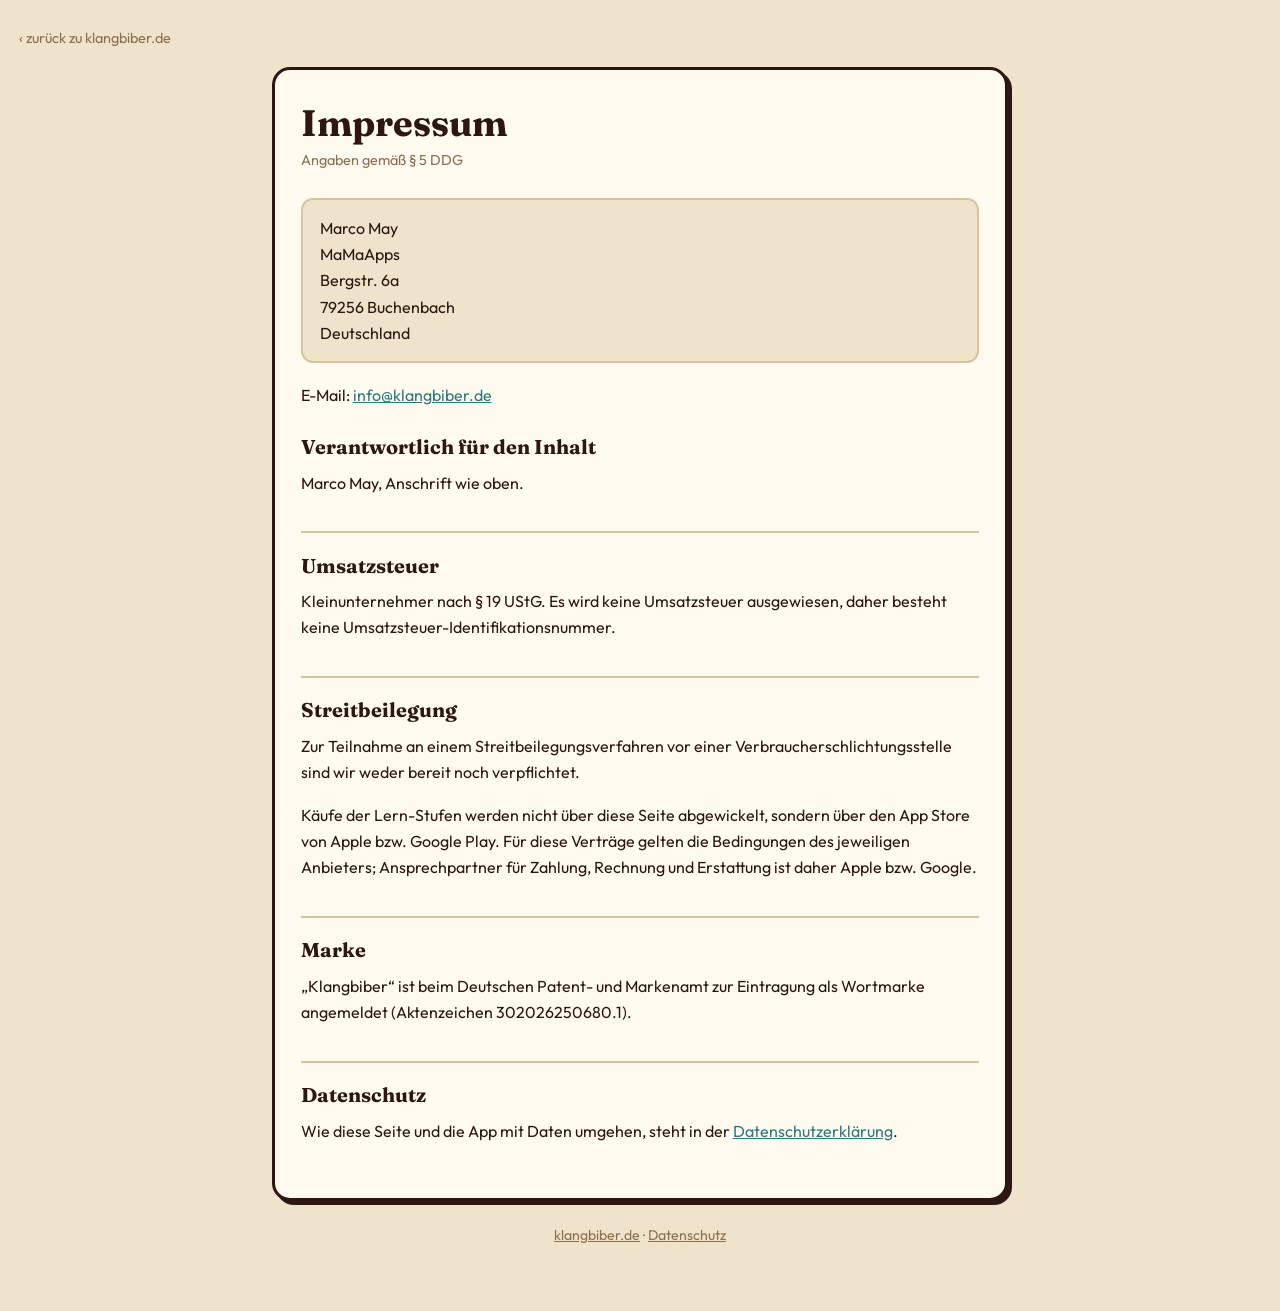
==== impressum/index.html @ 426893dc "Impressum und Datenschutz auf eigene Seiten geholt Bisher zeigte die Fusszeile auf die Google-Sites-" ====
<!doctype html>
<html lang="de">
<head>
<meta charset="utf-8">
<meta name="viewport" content="width=device-width, initial-scale=1, viewport-fit=cover">
<title>Impressum – Klangbiber</title>
<meta name="description" content="Impressum und Anbieterkennzeichnung nach § 5 DDG für klangbiber.de und die Klangbiber-App.">
<meta name="robots" content="index, follow">
<link rel="stylesheet" href="../rechtliches.css">
</head>
<body>

<a class="zurueck" href="/">‹ zurück zu klangbiber.de</a>

<main>
  <h1>Impressum</h1>
  <p class="stand">Angaben gemäß § 5 DDG</p>

  <address>
    Marco May<br>
    MaMaApps<br>
    Bergstr. 6a<br>
    79256 Buchenbach<br>
    Deutschland
  </address>

  <p>
    E-Mail: <a href="mailto:info@klangbiber.de">info@klangbiber.de</a>
  </p>

  <h2>Verantwortlich für den Inhalt</h2>
  <p>Marco May, Anschrift wie oben.</p>

  <h2>Umsatzsteuer</h2>
  <p>
    Kleinunternehmer nach § 19 UStG. Es wird keine Umsatzsteuer ausgewiesen,
    daher besteht keine Umsatzsteuer-Identifikationsnummer.
  </p>

  <h2>Streitbeilegung</h2>
  <p>
    Zur Teilnahme an einem Streitbeilegungsverfahren vor einer
    Verbraucherschlichtungsstelle sind wir weder bereit noch verpflichtet.
  </p>
  <p>
    Käufe der Lern-Stufen werden nicht über diese Seite abgewickelt, sondern
    über den App Store von Apple bzw. Google Play. Für diese Verträge gelten
    die Bedingungen des jeweiligen Anbieters; Ansprechpartner für Zahlung,
    Rechnung und Erstattung ist daher Apple bzw. Google.
  </p>

  <h2>Marke</h2>
  <p>
    „Klangbiber“ ist beim Deutschen Patent- und Markenamt zur Eintragung als
    Wortmarke angemeldet (Aktenzeichen 302026250680.1).
  </p>

  <h2>Datenschutz</h2>
  <p>
    Wie diese Seite und die App mit Daten umgehen, steht in der
    <a href="/datenschutz">Datenschutzerklärung</a>.
  </p>
</main>

<footer>
  <a href="/">klangbiber.de</a> · <a href="/datenschutz">Datenschutz</a>
</footer>

</body>
</html>
---- rechtliches.css ----
/* Gemeinsames Aussehen fuer /impressum und /datenschutz.
   Liegt im Wurzelverzeichnis, damit die Schriftpfade darin fuer beide
   Unterseiten gleich bleiben - relative URLs in einer CSS-Datei zaehlen ab
   dem Ort der CSS-Datei, nicht ab dem der HTML-Seite. */

/* Schriften liegen bewusst auf dem EIGENEN Server statt bei Google Fonts:
   eine Einbindung ueber fonts.googleapis.com uebertraegt die IP-Adresse jedes
   Besuchers an Google. Das LG Muenchen I hat dafuer 2022 Schadenersatz
   zugesprochen (Az. 3 O 17493/20). So bleibt kein Datenabfluss uebrig. */
@font-face {
  font-family: "Fraunces";
  font-style: normal;
  font-weight: 100 900;
  font-display: swap;
  src: url("schriften/fraunces.woff2") format("woff2");
}
@font-face {
  font-family: "Outfit";
  font-style: normal;
  font-weight: 100 900;
  font-display: swap;
  src: url("schriften/outfit.woff2") format("woff2");
}

:root {
  --grund: #EFE3CC;
  --karte: #FFFAF0;
  --tinte: #2C1810;
  --gedaempft: #8B6F4F;
  --rand: #D4C4A0;
  --teal: #2C7A7B;
  --gold: #D4A53C;
  --schatten: 4px 4px 0 #2C1810;
}

* { box-sizing: border-box; }

body {
  margin: 0;
  padding: 1.5rem 1rem 4rem;
  background: var(--grund);
  color: var(--tinte);
  font-family: Outfit, -apple-system, BlinkMacSystemFont, "Segoe UI", sans-serif;
  font-size: 1rem;
  line-height: 1.65;
  -webkit-text-size-adjust: 100%;
}

main {
  max-width: 46rem;
  margin: 0 auto;
  background: var(--karte);
  border: 3px solid var(--tinte);
  border-radius: 18px;
  box-shadow: var(--schatten);
  padding: 2rem 1.6rem 2.4rem;
}

.zurueck {
  display: inline-block;
  max-width: 46rem;
  margin: 0 auto 1rem;
  padding: 0 .2rem;
  color: var(--gedaempft);
  font-size: .9rem;
  text-decoration: none;
}
.zurueck:hover { color: var(--teal); text-decoration: underline; }

h1 {
  font-family: Fraunces, Georgia, serif;
  font-size: clamp(1.7rem, 5vw, 2.3rem);
  line-height: 1.15;
  margin: 0 0 .3rem;
}

h2 {
  font-family: Fraunces, Georgia, serif;
  font-size: 1.25rem;
  line-height: 1.3;
  margin: 2.2rem 0 .6rem;
  padding-top: 1.2rem;
  border-top: 2px solid var(--rand);
}

h3 {
  font-family: Fraunces, Georgia, serif;
  font-size: 1.05rem;
  margin: 1.6rem 0 .4rem;
}

/* Der erste Abschnitt braucht keine Trennlinie nach oben. */
h2:first-of-type { border-top: 0; padding-top: 0; margin-top: 1.6rem; }

p, ul { margin: 0 0 1rem; }
ul { padding-left: 1.3rem; }
li { margin-bottom: .35rem; }

a { color: var(--teal); }

.stand {
  color: var(--gedaempft);
  font-size: .9rem;
  margin-bottom: 1.6rem;
}

/* Die Anschrift im Impressum soll als Block lesbar bleiben, nicht als Fliesstext. */
address {
  font-style: normal;
  background: var(--grund);
  border: 2px solid var(--rand);
  border-radius: 12px;
  padding: .9rem 1.1rem;
  margin-bottom: 1.2rem;
}

.hinweis {
  background: var(--grund);
  border-left: 4px solid var(--gold);
  border-radius: 0 10px 10px 0;
  padding: .8rem 1rem;
  font-size: .93rem;
}

footer {
  max-width: 46rem;
  margin: 1.4rem auto 0;
  text-align: center;
  color: var(--gedaempft);
  font-size: .88rem;
}
footer a { color: var(--gedaempft); }
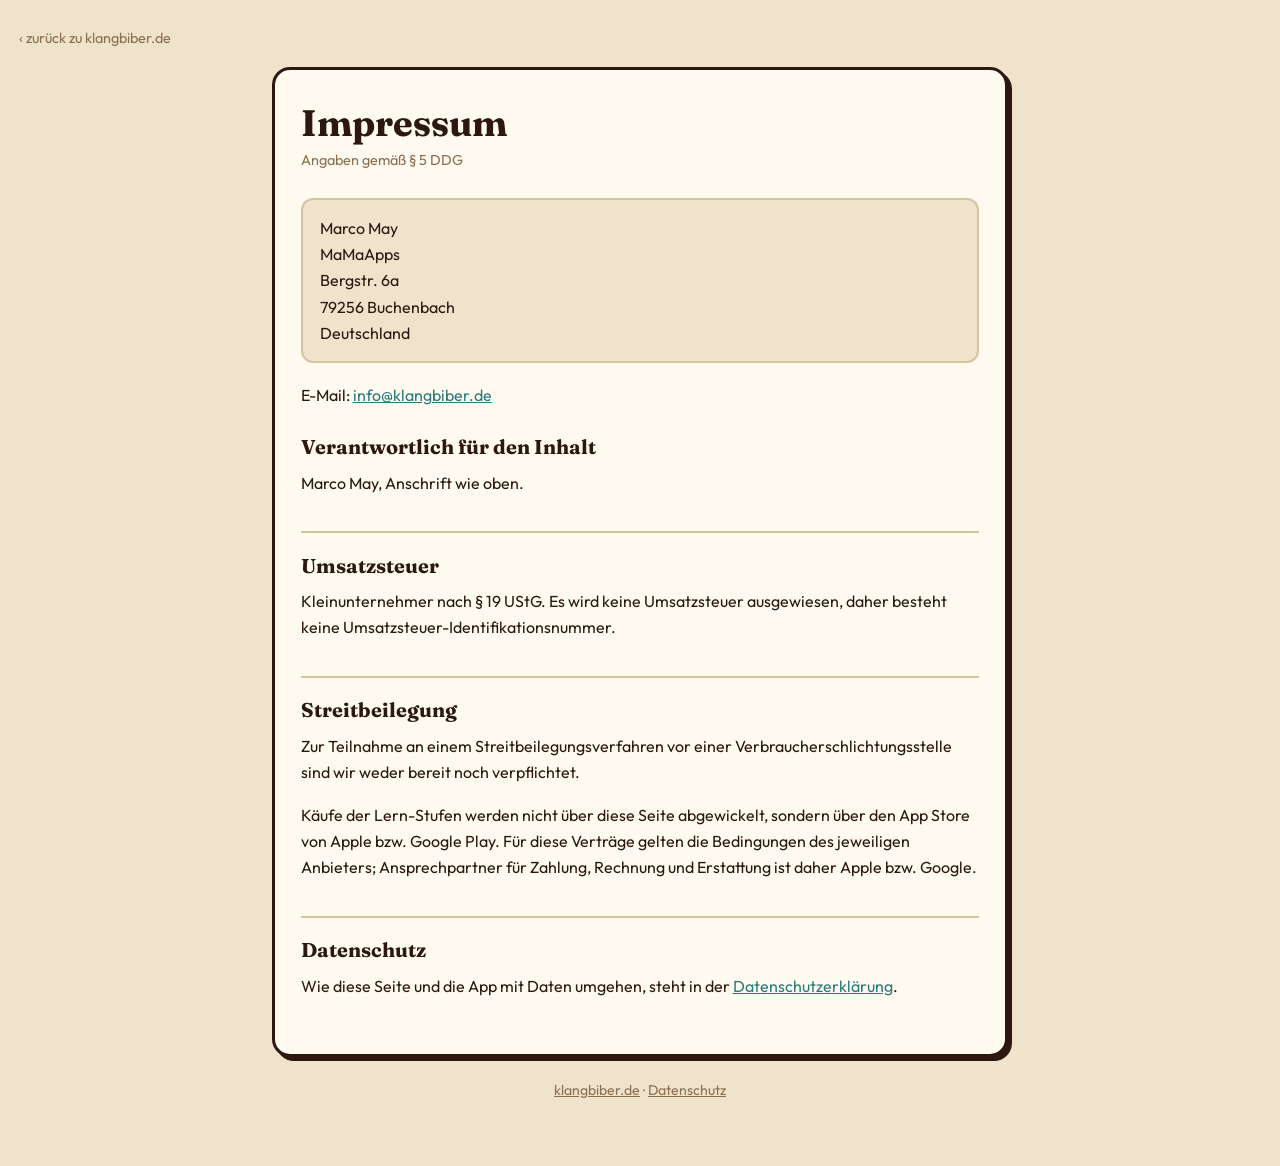
==== commit 7d61fa49: "Impressum: Hinweis auf die Markenanmeldung entfernt Nach Paragraph 5 DDG sind nur Handels-, Vereins-" ====
--- a/impressum/index.html
+++ b/impressum/index.html
@@ -49,11 +49,13 @@
     Rechnung und Erstattung ist daher Apple bzw. Google.
   </p>
 
-  <h2>Marke</h2>
-  <p>
-    „Klangbiber“ ist beim Deutschen Patent- und Markenamt zur Eintragung als
-    Wortmarke angemeldet (Aktenzeichen 302026250680.1).
-  </p>
+  <!-- Kein Hinweis auf die Markenanmeldung: § 5 DDG verlangt nur Handels-,
+       Vereins-, Partnerschafts- und Genossenschaftsregister, das Markenregister
+       gehoert nicht dazu. Eine freiwillige Angabe muesste bei der Eintragung
+       nachgezogen werden ("angemeldet" -> "eingetragen", Aktenzeichen ->
+       Registernummer) und waere bis dahin eine Fehlerquelle ohne Nutzen.
+       Und: das (R) erst nach der Eintragung verwenden, vorher ist es
+       irrefuehrende Werbung nach § 5 UWG. -->
 
   <h2>Datenschutz</h2>
   <p>
